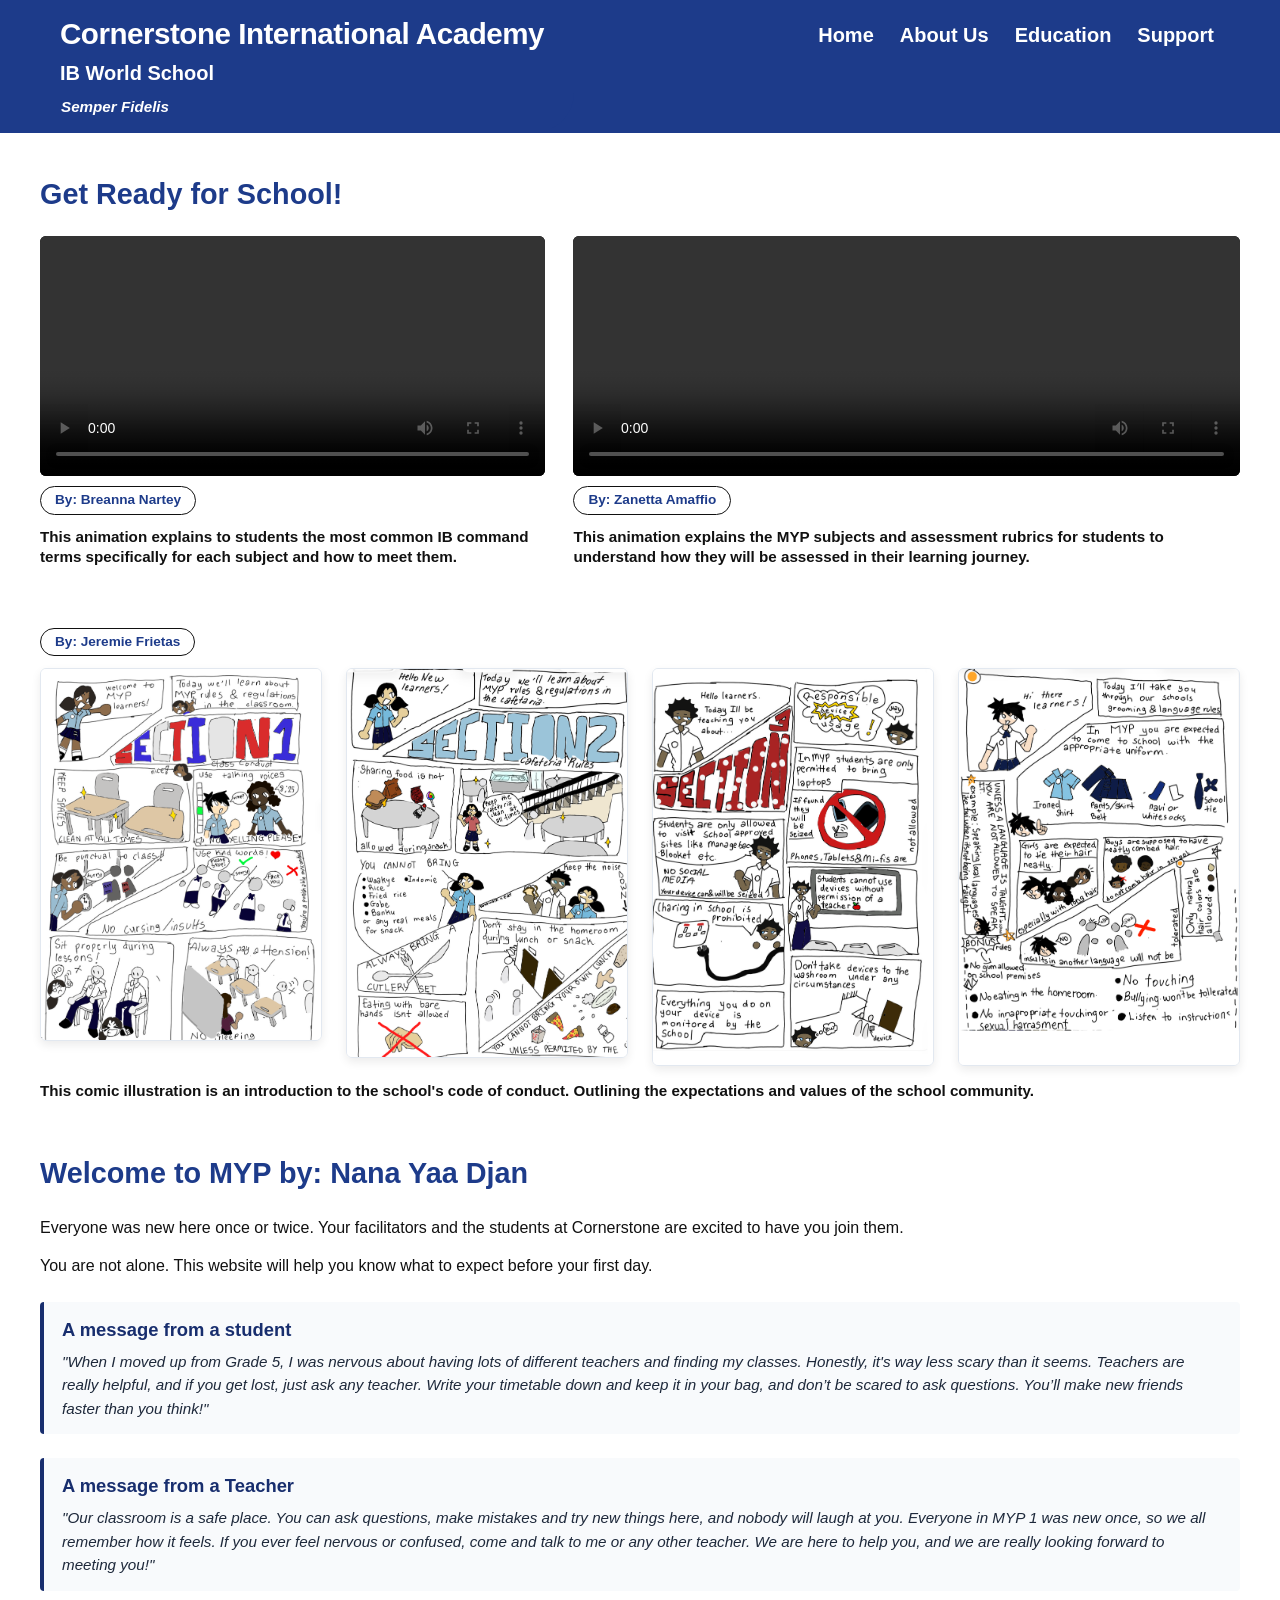
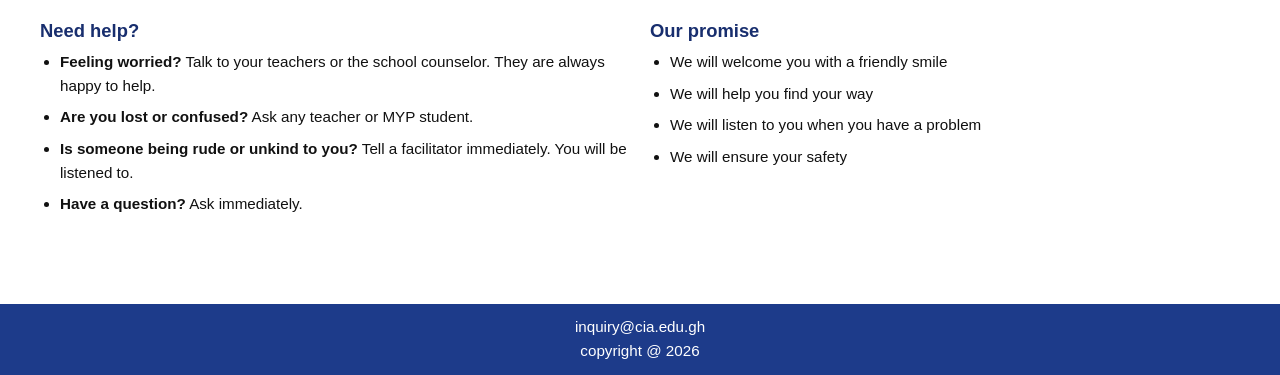
==== aboutus.html @ ca278a88 "Add files via upload" ====
<!DOCTYPE html>
<html lang="en">
<head>
    <meta charset="UTF-8">
    <meta name="viewport" content="width=device-width, initial-scale=1.0">
    <title>About Us</title>
    <link rel="stylesheet" href="style.css">
</head>
<body>
    <header class="site-header">
        <div class="header-container">
            <div class="brand-badge">
                <h1 class="brand-title">Cornerstone International Academy</h1>
                <div class="brand-subtitle">
                    <span class="school-authorisation">IB World School</span>
                    <span class="school-motto">Semper Fidelis</span>
                </div>
            </div>
            <nav class="main-navbar">
                <a href="index.html" class="nav-link">Home</a>
                <a href="aboutus.html" class="nav-link">About Us</a>
                <a href="education.html" class="nav-link">Education</a>
                <a href="support.html" class="nav-link">Support</a>
            </nav>
        </div>
    </header>

   
    <main class="about-container">
        
        
        <section class="left-section">
            <h2 class="section-title">Get Ready for School!</h2>
            
            <div class="video-grid">
                <div class="video-card">
                    <video class="school-video" controls>
                        <source src="breanna.mp4" type="video/mp4">
                        Your browser does not support the video tag.
                     </video>
                    <div class="author-pill">By: Breanna Nartey</div>
                    <p class="video-description">
                        This animation explains to students the most common IB command terms specifically for each subject and how to meet them.
                    </p>
                </div>

            <div class="video-grid">
                <div class="video-card">
                    <video class="school-video" controls>
                        <source src="Zanetta's Video.mp4" type="video/mp4">
                        Your browser does not support the video tag.
                     </video>
                    <div class="author-pill">By: Zanetta Amaffio</div>
                    <p class="video-description">
                        This animation explains the MYP subjects and assessment rubrics for students to understand how they will be assessed in their learning journey.
                    </p>
                </div>
            </div>

        </section>

        <aside class="right-section">
            <div class="author-pill align-right">By: Jeremie Frietas</div>
    
                <div class="four-image-row">
                    <img src="strip 1.PNG" alt="Comic Panel 1">
                    <img src="strip 2.PNG" alt="Comic Panel 2">
                    <img src="strip 3.png" alt="Comic Panel 3">
                    <img src="strip 4.png" alt="Comic Panel 4">
                </div>
                     <p class="media-description">This comic illustration is an introduction to the school's code of conduct. Outlining the expectations and values of the school community.</p>
        </aside>

        <div class="text-column">
            <h2 class="section-title">Welcome to MYP by: Nana Yaa Djan</h2>
            <p class="info-text">
                Everyone was new here once or twice. Your facilitators and the students at Cornerstone are excited to have you join them.
            </p>
            <p class="info-text">
            You are not alone. This website will help you know what to expect before your first day.
            </p>

            <div class="message-box">
                <h3 class="sub-heading">A message from a student</h3>
                <p class="quote-text">
                "When I moved up from Grade 5, I was nervous about having lots of different teachers and finding my classes. Honestly, it's way less scary than it seems. Teachers are really helpful, and if you get lost, just ask any teacher. Write your timetable down and keep it in your bag, and don’t be scared to ask questions. You’ll make new friends faster than you think!"
                </p>
            </div>

            <div class="message-box">
                <h3 class="sub-heading">A message from a Teacher</h3>
                <p class="quote-text">
                "Our classroom is a safe place. You can ask questions, make mistakes and try new things here, and nobody will laugh at you. Everyone in MYP 1 was new once, so we all remember how it feels. If you ever feel nervous or confused, come and talk to me or any other teacher. We are here to help you, and we are really looking forward to meeting you!"
                </p>
            </div>

        <div class="lists-grid">
            <div>
                <h3 class="sub-heading">Need help?</h3>
                <ul class="myp-list">
                    <li><strong>Feeling worried?</strong> Talk to your teachers or the school counselor. They are always happy to help.</li>
                    <li><strong>Are you lost or confused?</strong> Ask any teacher or MYP student.</li>
                    <li><strong>Is someone being rude or unkind to you?</strong> Tell a facilitator immediately. You will be listened to.</li>
                    <li><strong>Have a question?</strong> Ask immediately.</li>
                </ul>
            </div>

            <div>
                <h3 class="sub-heading">Our promise</h3>
                <ul class="myp-list">
                    <li>We will welcome you with a friendly smile</li>
                    <li>We will help you find your way</li>
                    <li>We will listen to you when you have a problem</li>
                    <li>We will ensure your safety</li>
                </ul>
            </div>
        </div>
    </div>
        </div>
    </main>

    <footer class="site-footer">
        <div class="footer-container">
            <a href="mailto:inquiry@cia.edu.gh" class="footer-email">inquiry@cia.edu.gh</a>
            <div class="footer-copyright">copyright @ 2026</div>
        </div>
    </footer>

</body>
</html>
---- style.css ----
* {
            box-sizing: border-box;
            margin: 0;
            padding: 0;
        }

         body {
            font-family: -apple-system, BlinkMacSystemFont, "Segoe UI", Roboto, Helvetica, Arial, sans-serif;
            background-color: #ffffff;
            color: #1d3b8a;
            display: flex;
            flex-direction: column;
            min-height: 100vh;
            line-height: 1.5;
        }

        .site-header {
            background-color: #1d3b8a;
            width: 100%;
        }

        .header-container {
            max-width: 1200px;
            margin: 0 auto;
            display: flex;
            justify-content: space-between;
            align-items: flex-start;
        }

        .brand-badge {
            background-color: #1d3b8a;
            padding: 12px 30px 14px 20px;
            border-bottom-right-radius: 40px;
        }

        .brand-title {
            color: #ffffff;
            font-size: 1.85rem;
            font-weight: 800;
            letter-spacing: -0.5px;
            white-space: nowrap;
        }

        .brand-subtitle {
            margin-top: 2px;
            display: flex;
            align-items: flex-start;
            flex-direction: column;
            gap: 4px;
        }

        .brand-subtitle .school-authorisation {
            color: #ffffff;
            font-size: 1.25rem;
            font-weight: 700;
        }

        .brand-subtitle .school-motto {
            color: #ffffff;
            font-style: italic;
            font-size: 0.95rem;
            font-weight: 600;
            display:block;
            margin-top: 4px;
            padding-left: 1px;
        }

        .main-navbar {
            display: flex;
            align-items: center;
            gap: 26px;
            padding: 20px 26px 0 0;
        }

        .nav-link {
            color: #ffffff;
            text-decoration: none;
            font-size: 1.25rem;
            font-weight: 700;
            transition: color 0.2s ease;
        }

        .nav-link:hover {
            color: #5774b3;
        }

        .hero-banner {
            position: relative;
            width: 100%;
            height: 380px;
            background-color: #e2e8f0;
            overflow: hidden;
        }

        .hero-banner {
            width: 100%;
            position: relative;
        }

        .carousel-container {
            position: relative;
            width: 100%;
            height: 450px;
            overflow: hidden;
        }

        .carousel-slide {
            display: none;
            width: 100%;
        }

        .carousel-slide.active {
            display: block;
        }

        .carousel-slide img {
            width: 100%;
            height: 450px;
            object-fit: cover;
            display: block;
        }

        .carousel-arrow {
            position: absolute;
            top: 50%;
            transform: translateY(-50%);
            background-color: rgba(255, 255, 255, 0.9);
            border: none;
            width: 32px;
            height: 48px;
            cursor: pointer;
            display: flex;
            align-items: center;
            justify-content: center;
            transition: background-color 0.2s ease;
        }

        .carousel-arrow:hover {
            background-color: #ffffff;
        }

        .carousel-prev,
        .carousel-next {
            position: absolute;
            top: 50%;
            transform: translateY(-50%);
            background: rgba(255, 255, 255, 0.7);
            color: #1a365d;
            border: none;
            font-size: 24px;
            padding: 12px 16px;
            cursor: pointer;
            z-index: 10;
            transition: background 0.2s ease;
        }

        .carousel-prev:hover,
        .carousel-next:hover {
            background: rgba(255, 255, 255, 0.95);
        }

        .carousel-prev { 
            left: 15px; 
        }
        .carousel-next { 
            right: 15px; 
        }

        .hero-btn-container {
            position: absolute;
            inset: 0;
            display: flex;
            align-items: center;
            justify-content: center;
            pointer-events: none;
        }

        .hero-button {
            pointer-events: auto;
            background-color: #1d3b8a;
            color: #ffffff;
            text-decoration: none;
            font-weight: 700;
            font-size: 1.05rem;
            padding: 10px 24px;
            border-radius: 3px;
            box-shadow: 0 4px 6px rgba(0, 0, 0, 0.2);
            transition: background-color 0.2s ease, transform 0.1s ease;
        }

        .hero-button:hover {
            background-color: #152b66;
        }

        .main-container {
            max-width: 1200px;
            margin: 0 auto;
            padding: 40px 24px;
            flex-grow: 1;
            width: 100%;
        }

        .content-grid {
            display: grid;
            grid-template-columns: 1.1fr 0.9fr;
            gap: 48px;
        }

        .left-column {
            display: flex;
            flex-direction: column;
            gap: 28px;
        }

        .info-block {
            padding-left: 14px;
        }

        .mission-block {
            border-left: 3px solid #5fa8a3;
        }

        .vision-block {
            border-left: 3px solid #1d3b8a;
        }

        .block-title-teal {
            color: #5fa8a3;
            font-size: 2.5rem;
            font-weight: 800;
            margin-bottom: 6px;
            line-height: 1;
        }

        .block-text-teal {
            color: #5fa8a3;
            font-size: 1.25rem;
            font-weight: 600;
            line-height: 1.45;
        }

        .block-title-blue {
            color: #1d3b8a;
            font-size: 2.5rem;
            font-weight: 800;
            margin-bottom: 6px;
            line-height: 1;
        }

        .block-text-blue {
            color: #1d3b8a;
            font-size: 1.25rem;
            font-weight: 600;
            line-height: 1.45;
        }

        .right-column {
            display: flex;
            flex-direction: column;
        }

        .ib-title {
            color: #1d3b8a;
            font-size: 2.5rem;
            font-weight: 800;
            margin-bottom: 12px;
            line-height: 1;
        }

        .ib-card {
            background-color: #1d3b8a;
            color: #ffffff;
            border-radius: 16px;
            padding: 36px 28px;
            flex-grow: 1;
            display: flex;
            align-items: center;
            box-shadow: 0 10px 15px -3px rgba(0, 0, 0, 0.1);
        }

        .ib-card-text {
            font-size: 1.4rem;
            font-weight: 700;
            line-height: 1.4;
        }

        .site-footer {
            background-color: #1d3b8a;
            color: #ffffff;
            padding: 12px 24px;
            font-size: 0.95rem;
            margin-top: 40px;
            display: flex;
            flex-direction: column;
            align-items: center; 
            justify-content: center;
            text-align: center;
        }

        
        .center-moodboard-section {
            width: 100%;
            display: flex;
            justify-content: center;
            align-items: center;
            padding: 40px 20px;
            background-color: transparent; 
        }

        .center-moodboard-container {
            width: 100%;
            max-width: 1000px; 
            text-align: center;
        }

        .center-moodboard-container img {
            width: 100%;
            height: auto;
            max-height: 550px; 
            object-fit: cover;
            border-radius: 8px;
            box-shadow: 0 6px 15px rgba(0, 0, 0, 0.15); 
        }

        .moodboard-caption {
            margin-top: 12px;
            font-size: 1rem;
            color: #4a5568;
            font-style: italic;
            text-align: center;
        }

        .section-title {
            font-size: 1.8rem;
            font-weight: bold;
            margin-bottom: 20px;
        }


        .video-grid {
            display: flex;
            grid-template-columns: 1fr 1fr;
            gap: 28px;
            width: 100%;
        }

        .video-card {
            display: flex;
            flex-direction: column;
            align-items: flex-start;
        }

        .school-video {
    width: 100%;
    height: 240px;
    max-height: 360px;
    object-fit: cover;
    border-radius: 6px;
    background-color: #000000;
    display: block;
}


        .author-pill {
    border: 1.5px solid #111111;
    border-radius: 20px;
    padding: 3px 14px;
    font-size: 0.85rem;
    font-weight: bold;
    margin-top: 10px;
    margin-bottom: 12px;
    background-color: #ffffff;
}

        .author-pill.align-right {
    margin-left: 0;
    width: fit-content;
}


        .video-description,
        .media-description {
    font-size: 0.95rem;
    line-height: 1.35;
    color: #111111;
    font-weight: 600;
}

        .about-container {
    display: flex;
    flex-direction:column;
    gap: 50px;
    padding: 40px 40px;
    max-width: 1400px;
    width: 100%;
    margin: 0 auto;
    flex: 1;
}

        .right-section {
    display: flex;
    flex-direction: column;
    width: 100%;
}


        .four-image-row {
    display: grid;
    grid-template-columns: repeat(4, 1fr); 
    gap: 24px; 
    width: 100%;
    margin-bottom: 15px;
    align-items: start;
}

        .four-image-row img {
    width: 100%;
    height: auto; 
    object-fit: contain;
    border-radius: 6px;
    border: 1px solid #e2e8f0;
    box-shadow: 0 4px 10px rgba(0, 0, 0, 0.08);
    display: block;
}

        @media (max-width: 900px) {
    .four-image-row {
        grid-template-columns: repeat(2, 1fr);
    }
}

        .top-content-grid {
    display: grid;
    grid-template-columns: 1fr 1.3fr;
    gap: 40px;
    align-items: start;
    width: 100%;
}

        .video-column,
        .text-column {
    display: flex;
    flex-direction: column;
}

        .info-text {
    font-size: 1rem;
    line-height: 1.6;
    color: #111111;
    margin-bottom: 12px;
}


        .sub-heading {
    font-size: 1.15rem;
    font-weight: bold;
    color: #182e6e;
    margin-bottom: 6px;
}


        .message-box {
    background-color: #f8fafc;
    border-left: 4px solid #182e6e;
    padding: 14px 18px;
    border-radius: 4px;
    margin: 12px 0;
}

        .quote-text {
    font-size: 0.95rem;
    line-height: 1.55;
    color: #1e293b;
    font-style: italic;
}


        .lists-grid {
    display: grid;
    grid-template-columns: 1fr 1fr;
    gap: 20px;
    margin-top: 14px;
}

        .myp-list {
    padding-left: 20px;
    font-size: 0.95rem;
    line-height: 1.55;
    color: #111111;
}

        .myp-list li {
    margin-bottom: 8px;
}


        @media (max-width: 900px) {
    .top-content-grid,
    .lists-grid {
        grid-template-columns: 1fr;
    }
}

        .footer-container {
            max-width: 1200px;
            margin: 0 auto;
            display: flex;
            flex-direction: column;
            gap: 2px;
        }

        .footer-email {
            color: #ffffff;
            text-decoration: none;
        }

        .footer-email:hover {
            text-decoration: underline;
        }

        .footer-copyright {
            color: #ffffff;
        }

        @media (max-width: 900px) {
            .header-container {
                flex-direction: column;
            }
            
            .main-nav {
                padding: 12px 20px;
                width: 100%;
                justify-content: flex-end;
            }

            .content-grid {
                grid-template-columns: 1fr;
                gap: 32px;
            }

            .brand-title {
                font-size: 1.4rem;
            }

            .hero-banner {
                height: 260px;
            }
            .about-container {
                grid-template-columns: 1fr;
            }
            .video-grid {
                grid-template-columns: 1fr;
            }

        }
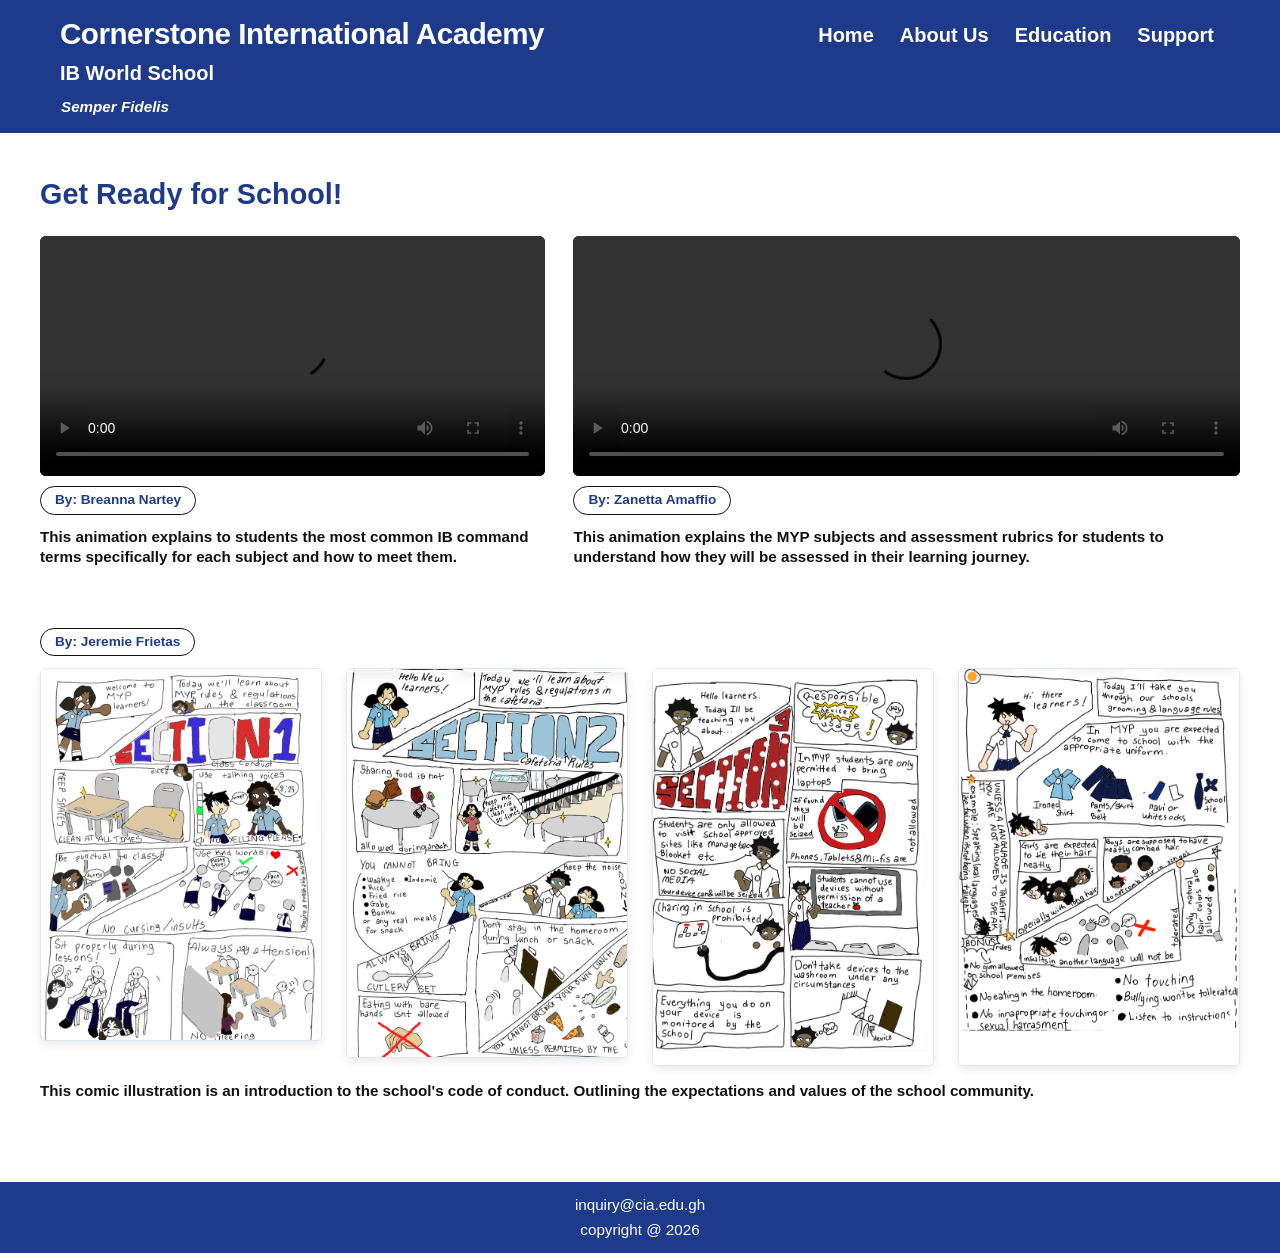
==== commit 214fc8e4: "Restore About Us page HTML structure The HTML structure of the About Us page has been restored, incl" ====
--- a/aboutus.html
+++ b/aboutus.html
@@ -71,52 +71,7 @@
                      <p class="media-description">This comic illustration is an introduction to the school's code of conduct. Outlining the expectations and values of the school community.</p>
         </aside>
 
-        <div class="text-column">
-            <h2 class="section-title">Welcome to MYP by: Nana Yaa Djan</h2>
-            <p class="info-text">
-                Everyone was new here once or twice. Your facilitators and the students at Cornerstone are excited to have you join them.
-            </p>
-            <p class="info-text">
-            You are not alone. This website will help you know what to expect before your first day.
-            </p>
-
-            <div class="message-box">
-                <h3 class="sub-heading">A message from a student</h3>
-                <p class="quote-text">
-                "When I moved up from Grade 5, I was nervous about having lots of different teachers and finding my classes. Honestly, it's way less scary than it seems. Teachers are really helpful, and if you get lost, just ask any teacher. Write your timetable down and keep it in your bag, and don’t be scared to ask questions. You’ll make new friends faster than you think!"
-                </p>
-            </div>
-
-            <div class="message-box">
-                <h3 class="sub-heading">A message from a Teacher</h3>
-                <p class="quote-text">
-                "Our classroom is a safe place. You can ask questions, make mistakes and try new things here, and nobody will laugh at you. Everyone in MYP 1 was new once, so we all remember how it feels. If you ever feel nervous or confused, come and talk to me or any other teacher. We are here to help you, and we are really looking forward to meeting you!"
-                </p>
-            </div>
-
-        <div class="lists-grid">
-            <div>
-                <h3 class="sub-heading">Need help?</h3>
-                <ul class="myp-list">
-                    <li><strong>Feeling worried?</strong> Talk to your teachers or the school counselor. They are always happy to help.</li>
-                    <li><strong>Are you lost or confused?</strong> Ask any teacher or MYP student.</li>
-                    <li><strong>Is someone being rude or unkind to you?</strong> Tell a facilitator immediately. You will be listened to.</li>
-                    <li><strong>Have a question?</strong> Ask immediately.</li>
-                </ul>
-            </div>
-
-            <div>
-                <h3 class="sub-heading">Our promise</h3>
-                <ul class="myp-list">
-                    <li>We will welcome you with a friendly smile</li>
-                    <li>We will help you find your way</li>
-                    <li>We will listen to you when you have a problem</li>
-                    <li>We will ensure your safety</li>
-                </ul>
-            </div>
-        </div>
-    </div>
-        </div>
+      
     </main>
 
     <footer class="site-footer">
@@ -127,4 +82,4 @@
     </footer>
 
 </body>
-</html>+</html>
--- a/style.css
+++ b/style.css
@@ -443,63 +443,6 @@
     flex-direction: column;
 }
 
-        .info-text {
-    font-size: 1rem;
-    line-height: 1.6;
-    color: #111111;
-    margin-bottom: 12px;
-}
-
-
-        .sub-heading {
-    font-size: 1.15rem;
-    font-weight: bold;
-    color: #182e6e;
-    margin-bottom: 6px;
-}
-
-
-        .message-box {
-    background-color: #f8fafc;
-    border-left: 4px solid #182e6e;
-    padding: 14px 18px;
-    border-radius: 4px;
-    margin: 12px 0;
-}
-
-        .quote-text {
-    font-size: 0.95rem;
-    line-height: 1.55;
-    color: #1e293b;
-    font-style: italic;
-}
-
-
-        .lists-grid {
-    display: grid;
-    grid-template-columns: 1fr 1fr;
-    gap: 20px;
-    margin-top: 14px;
-}
-
-        .myp-list {
-    padding-left: 20px;
-    font-size: 0.95rem;
-    line-height: 1.55;
-    color: #111111;
-}
-
-        .myp-list li {
-    margin-bottom: 8px;
-}
-
-
-        @media (max-width: 900px) {
-    .top-content-grid,
-    .lists-grid {
-        grid-template-columns: 1fr;
-    }
-}
 
         .footer-container {
             max-width: 1200px;
@@ -552,4 +495,4 @@
                 grid-template-columns: 1fr;
             }
 
-        }+        }
